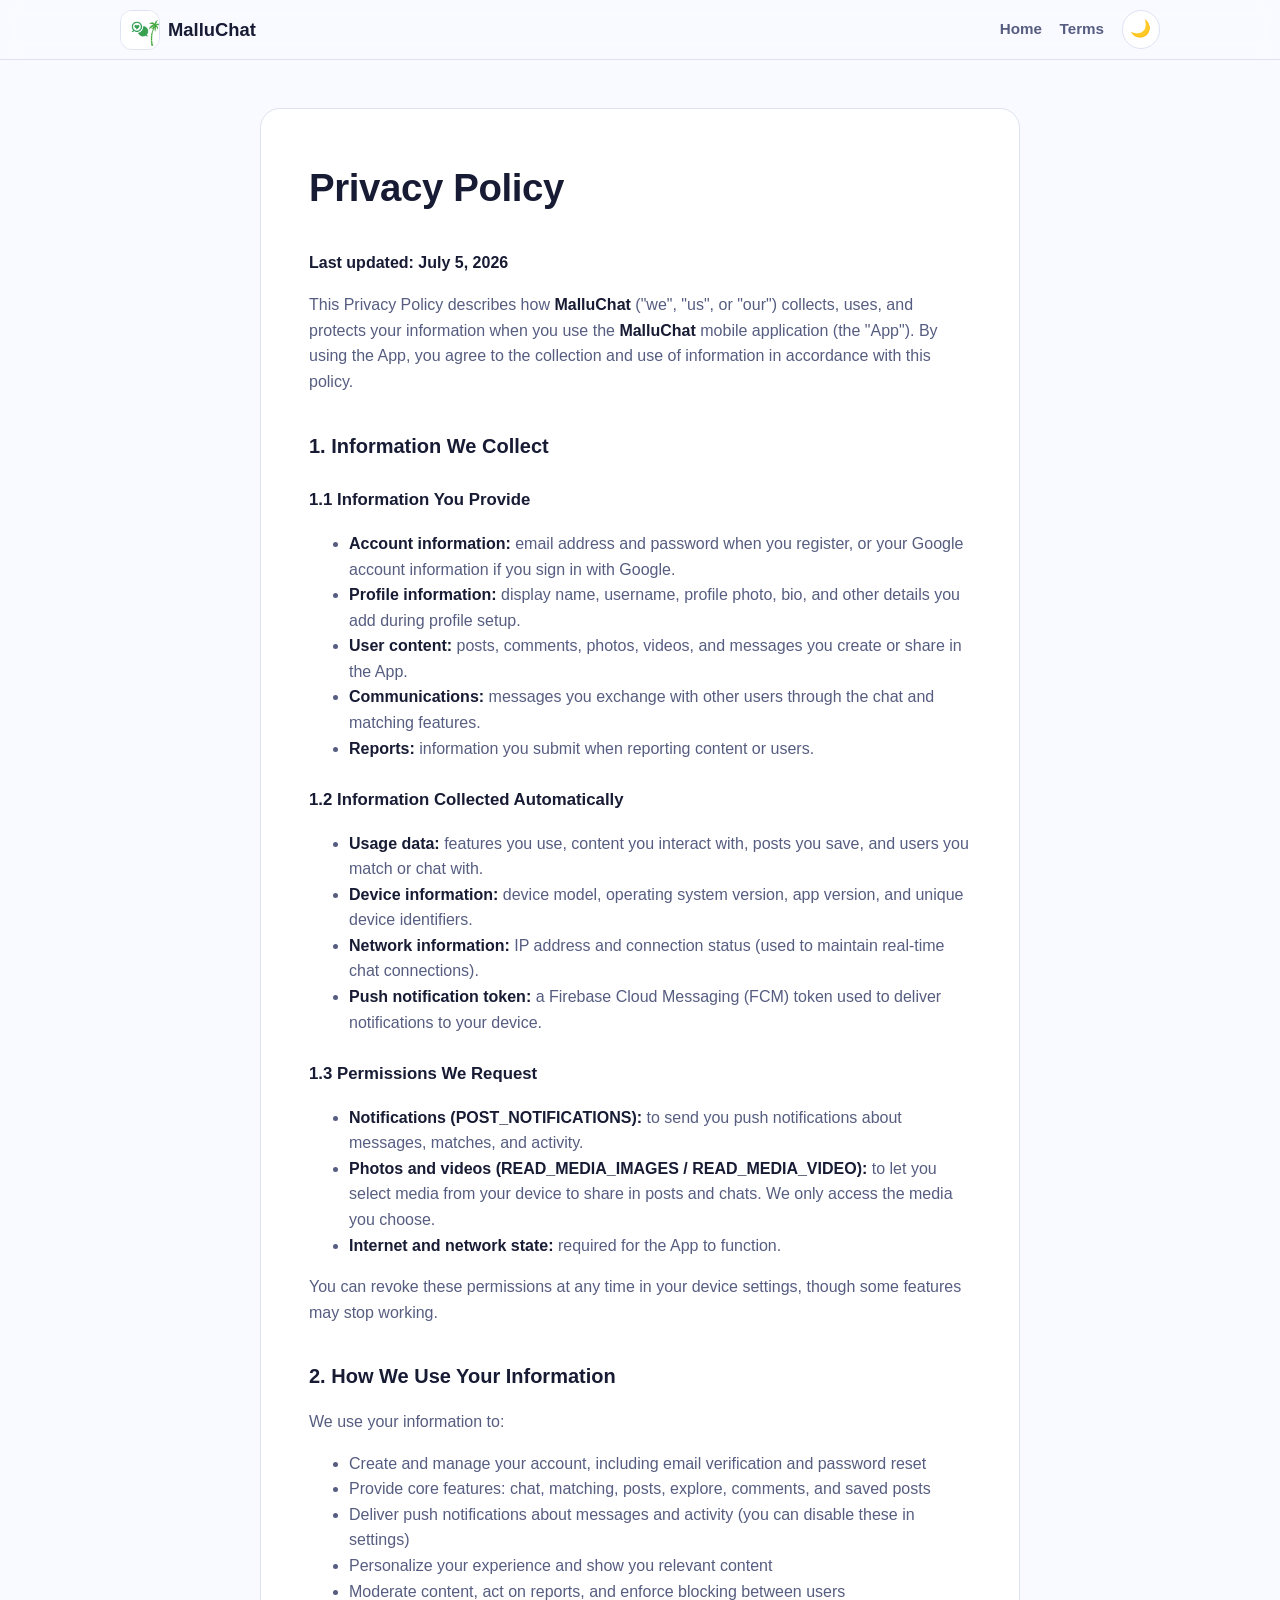
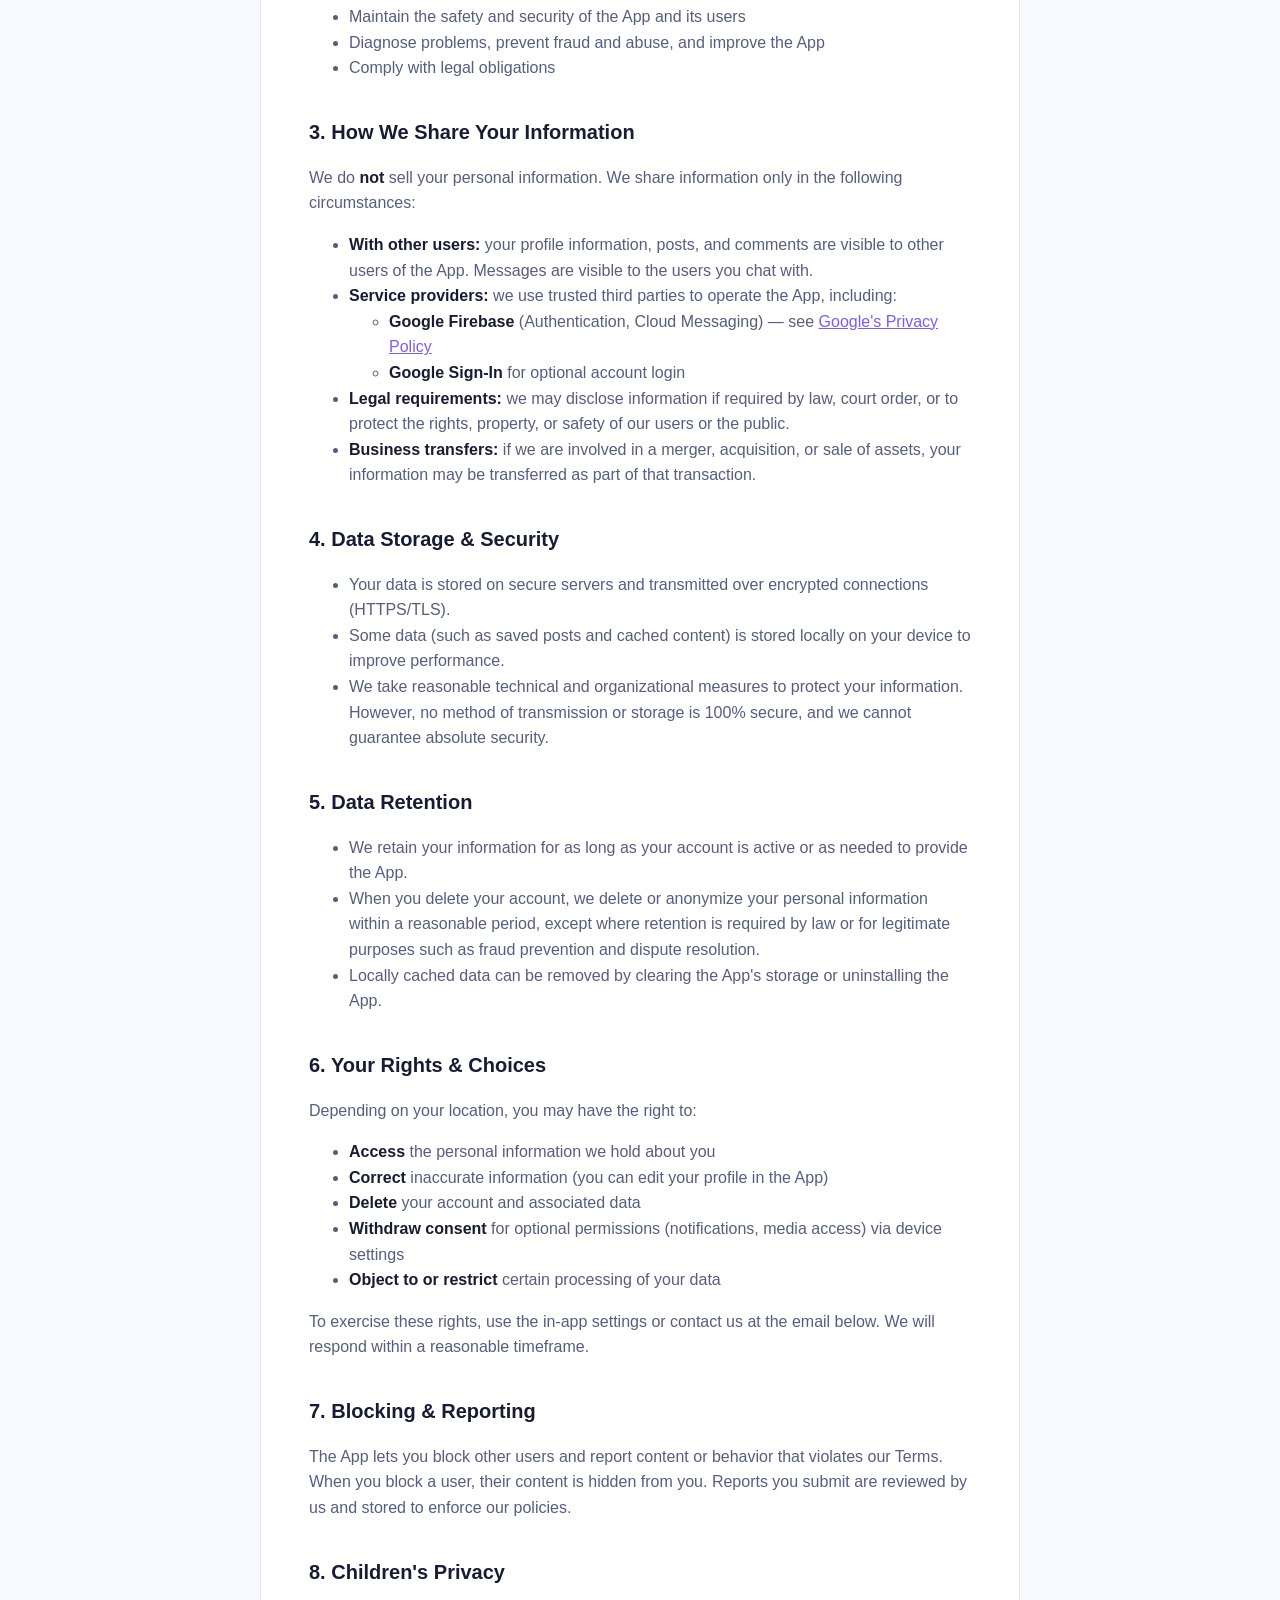
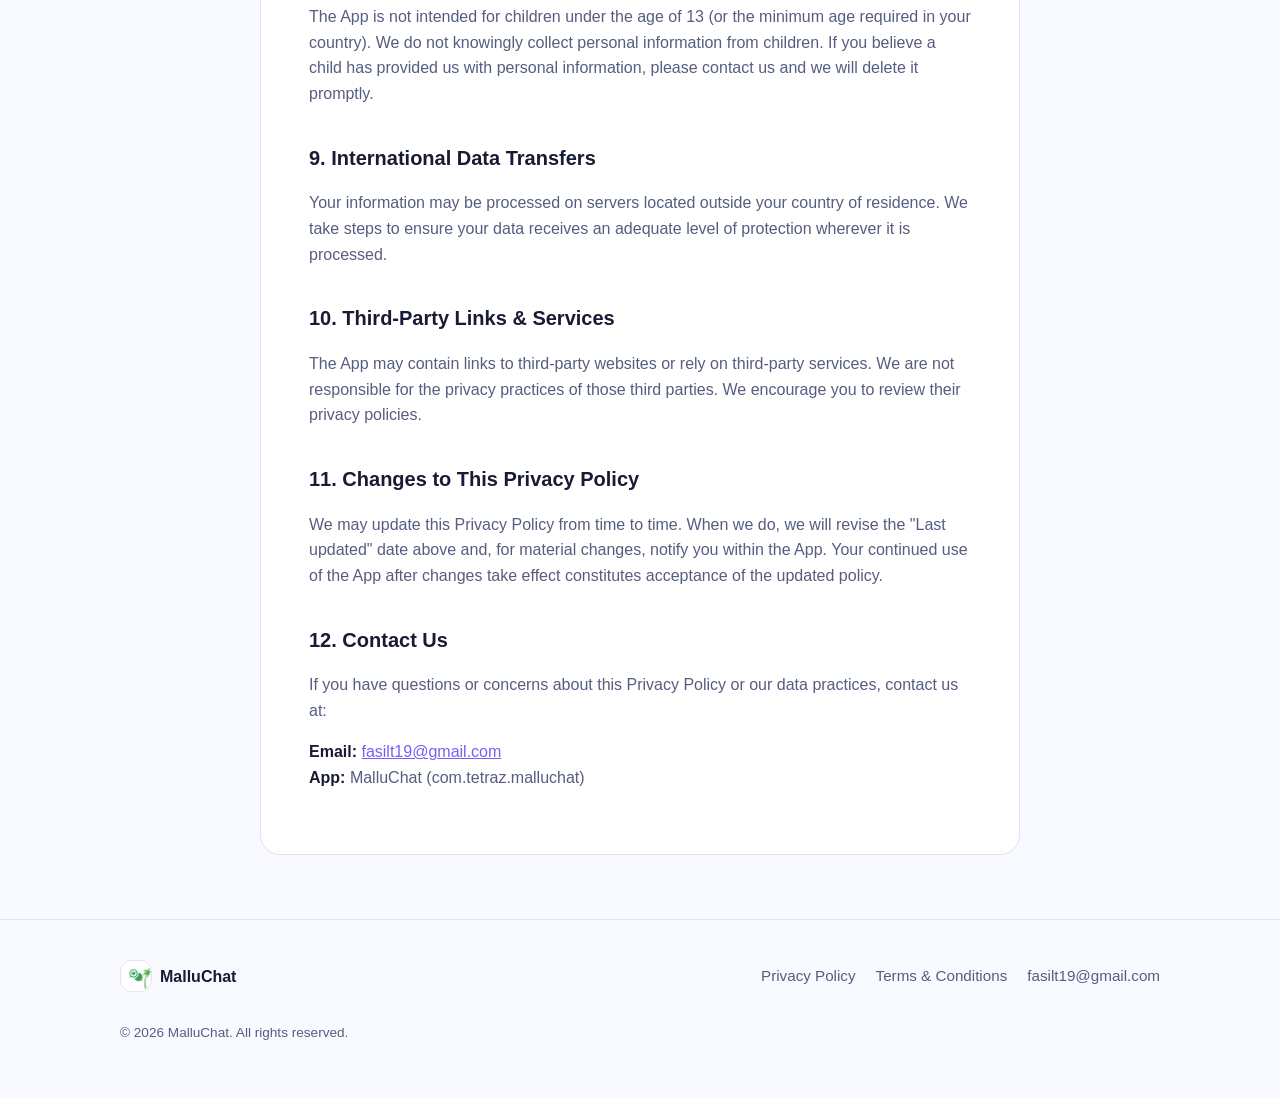
==== privacy.html @ 653e6903 "MalluChat landing page with privacy policy and terms pages Co-Authored-By: Claude Fable 5 <noreply@a" ====
<!doctype html>
<html lang="en">

<head>
  <meta charset="utf-8">
  <meta name="viewport" content="width=device-width, initial-scale=1">
  <title>Privacy Policy — MalluChat</title>
  <meta name="description" content="How MalluChat collects, uses, and protects your information.">
  <link rel="icon" href="/favicon.ico" sizes="any">
  <link rel="icon" href="img/icon-192.png" type="image/png" sizes="192x192">
  <link rel="apple-touch-icon" href="icon.png">
  <meta name="theme-color" content="#4f46e5">
  <link rel="stylesheet" href="css/style.css">
  <link rel="stylesheet" href="css/malluchat.css">
</head>

<body>

  <header class="site-header">
    <div class="container">
      <a class="brand" href="index.html">
        <img src="img/malluchat.png" alt="MalluChat logo">
        MalluChat
      </a>
      <nav class="site-nav" aria-label="Main">
        <a class="nav-link" href="index.html">Home</a>
        <a class="nav-link" href="terms.html">Terms</a>
        <button class="theme-toggle" type="button" aria-label="Toggle dark mode" title="Toggle dark mode">🌙</button>
      </nav>
    </div>
  </header>

  <main class="legal">
    <div class="container">
      <article class="legal-body">
        <h1>Privacy Policy</h1>
        <p class="updated">Last updated: July 5, 2026</p>

        <p>This Privacy Policy describes how <strong>MalluChat</strong> ("we", "us", or "our") collects, uses, and protects your information when you use the <strong>MalluChat</strong> mobile application (the "App"). By using the App, you agree to the collection and use of information in accordance with this policy.</p>

        <h2>1. Information We Collect</h2>

        <h3>1.1 Information You Provide</h3>
        <ul>
          <li><strong>Account information:</strong> email address and password when you register, or your Google account information if you sign in with Google.</li>
          <li><strong>Profile information:</strong> display name, username, profile photo, bio, and other details you add during profile setup.</li>
          <li><strong>User content:</strong> posts, comments, photos, videos, and messages you create or share in the App.</li>
          <li><strong>Communications:</strong> messages you exchange with other users through the chat and matching features.</li>
          <li><strong>Reports:</strong> information you submit when reporting content or users.</li>
        </ul>

        <h3>1.2 Information Collected Automatically</h3>
        <ul>
          <li><strong>Usage data:</strong> features you use, content you interact with, posts you save, and users you match or chat with.</li>
          <li><strong>Device information:</strong> device model, operating system version, app version, and unique device identifiers.</li>
          <li><strong>Network information:</strong> IP address and connection status (used to maintain real-time chat connections).</li>
          <li><strong>Push notification token:</strong> a Firebase Cloud Messaging (FCM) token used to deliver notifications to your device.</li>
        </ul>

        <h3>1.3 Permissions We Request</h3>
        <ul>
          <li><strong>Notifications (POST_NOTIFICATIONS):</strong> to send you push notifications about messages, matches, and activity.</li>
          <li><strong>Photos and videos (READ_MEDIA_IMAGES / READ_MEDIA_VIDEO):</strong> to let you select media from your device to share in posts and chats. We only access the media you choose.</li>
          <li><strong>Internet and network state:</strong> required for the App to function.</li>
        </ul>
        <p>You can revoke these permissions at any time in your device settings, though some features may stop working.</p>

        <h2>2. How We Use Your Information</h2>
        <p>We use your information to:</p>
        <ul>
          <li>Create and manage your account, including email verification and password reset</li>
          <li>Provide core features: chat, matching, posts, explore, comments, and saved posts</li>
          <li>Deliver push notifications about messages and activity (you can disable these in settings)</li>
          <li>Personalize your experience and show you relevant content</li>
          <li>Moderate content, act on reports, and enforce blocking between users</li>
          <li>Maintain the safety and security of the App and its users</li>
          <li>Diagnose problems, prevent fraud and abuse, and improve the App</li>
          <li>Comply with legal obligations</li>
        </ul>

        <h2>3. How We Share Your Information</h2>
        <p>We do <strong>not</strong> sell your personal information. We share information only in the following circumstances:</p>
        <ul>
          <li><strong>With other users:</strong> your profile information, posts, and comments are visible to other users of the App. Messages are visible to the users you chat with.</li>
          <li><strong>Service providers:</strong> we use trusted third parties to operate the App, including:
            <ul>
              <li><strong>Google Firebase</strong> (Authentication, Cloud Messaging) — see <a href="https://policies.google.com/privacy" rel="noopener">Google's Privacy Policy</a></li>
              <li><strong>Google Sign-In</strong> for optional account login</li>
            </ul>
          </li>
          <li><strong>Legal requirements:</strong> we may disclose information if required by law, court order, or to protect the rights, property, or safety of our users or the public.</li>
          <li><strong>Business transfers:</strong> if we are involved in a merger, acquisition, or sale of assets, your information may be transferred as part of that transaction.</li>
        </ul>

        <h2>4. Data Storage &amp; Security</h2>
        <ul>
          <li>Your data is stored on secure servers and transmitted over encrypted connections (HTTPS/TLS).</li>
          <li>Some data (such as saved posts and cached content) is stored locally on your device to improve performance.</li>
          <li>We take reasonable technical and organizational measures to protect your information. However, no method of transmission or storage is 100% secure, and we cannot guarantee absolute security.</li>
        </ul>

        <h2>5. Data Retention</h2>
        <ul>
          <li>We retain your information for as long as your account is active or as needed to provide the App.</li>
          <li>When you delete your account, we delete or anonymize your personal information within a reasonable period, except where retention is required by law or for legitimate purposes such as fraud prevention and dispute resolution.</li>
          <li>Locally cached data can be removed by clearing the App's storage or uninstalling the App.</li>
        </ul>

        <h2>6. Your Rights &amp; Choices</h2>
        <p>Depending on your location, you may have the right to:</p>
        <ul>
          <li><strong>Access</strong> the personal information we hold about you</li>
          <li><strong>Correct</strong> inaccurate information (you can edit your profile in the App)</li>
          <li><strong>Delete</strong> your account and associated data</li>
          <li><strong>Withdraw consent</strong> for optional permissions (notifications, media access) via device settings</li>
          <li><strong>Object to or restrict</strong> certain processing of your data</li>
        </ul>
        <p>To exercise these rights, use the in-app settings or contact us at the email below. We will respond within a reasonable timeframe.</p>

        <h2>7. Blocking &amp; Reporting</h2>
        <p>The App lets you block other users and report content or behavior that violates our Terms. When you block a user, their content is hidden from you. Reports you submit are reviewed by us and stored to enforce our policies.</p>

        <h2>8. Children's Privacy</h2>
        <p>The App is not intended for children under the age of 13 (or the minimum age required in your country). We do not knowingly collect personal information from children. If you believe a child has provided us with personal information, please contact us and we will delete it promptly.</p>

        <h2>9. International Data Transfers</h2>
        <p>Your information may be processed on servers located outside your country of residence. We take steps to ensure your data receives an adequate level of protection wherever it is processed.</p>

        <h2>10. Third-Party Links &amp; Services</h2>
        <p>The App may contain links to third-party websites or rely on third-party services. We are not responsible for the privacy practices of those third parties. We encourage you to review their privacy policies.</p>

        <h2>11. Changes to This Privacy Policy</h2>
        <p>We may update this Privacy Policy from time to time. When we do, we will revise the "Last updated" date above and, for material changes, notify you within the App. Your continued use of the App after changes take effect constitutes acceptance of the updated policy.</p>

        <h2>12. Contact Us</h2>
        <p>If you have questions or concerns about this Privacy Policy or our data practices, contact us at:</p>
        <p><strong>Email:</strong> <a href="mailto:fasilt19@gmail.com">fasilt19@gmail.com</a><br>
        <strong>App:</strong> MalluChat (com.tetraz.malluchat)</p>
      </article>
    </div>
  </main>

  <footer class="site-footer">
    <div class="container">
      <a class="brand" href="index.html">
        <img src="img/malluchat.png" alt="MalluChat logo">
        MalluChat
      </a>
      <nav class="footer-links" aria-label="Footer">
        <a href="privacy.html">Privacy Policy</a>
        <a href="terms.html">Terms &amp; Conditions</a>
        <a href="mailto:fasilt19@gmail.com">fasilt19@gmail.com</a>
      </nav>
      <p class="footer-copy">© 2026 MalluChat. All rights reserved.</p>
    </div>
  </footer>

  <script src="js/malluchat.js"></script>
</body>

</html>
---- css/style.css ----
/*! HTML5 Boilerplate v9.0.1 | MIT License | https://html5boilerplate.com/ */

/* main.css 3.0.0 | MIT License | https://github.com/h5bp/main.css#readme */
/*
 * What follows is the result of much research on cross-browser styling.
 * Credit left inline and big thanks to Nicolas Gallagher, Jonathan Neal,
 * Kroc Camen, and the H5BP dev community and team.
 */

/* ==========================================================================
   Base styles: opinionated defaults
   ========================================================================== */

html {
  color: #222;
  font-size: 1em;
  line-height: 1.4;
}

/*
 * Remove text-shadow in selection highlight:
 * https://twitter.com/miketaylr/status/12228805301
 *
 * Customize the background color to match your design.
 */

::-moz-selection {
  background: #b3d4fc;
  text-shadow: none;
}

::selection {
  background: #b3d4fc;
  text-shadow: none;
}

/*
 * A better looking default horizontal rule
 */

hr {
  display: block;
  height: 1px;
  border: 0;
  border-top: 1px solid #ccc;
  margin: 1em 0;
  padding: 0;
}

/*
 * Remove the gap between audio, canvas, iframes,
 * images, videos and the bottom of their containers:
 * https://github.com/h5bp/html5-boilerplate/issues/440
 */

audio,
canvas,
iframe,
img,
svg,
video {
  vertical-align: middle;
}

/*
 * Remove default fieldset styles.
 */

fieldset {
  border: 0;
  margin: 0;
  padding: 0;
}

/*
 * Allow only vertical resizing of textareas.
 */

textarea {
  resize: vertical;
}

/* ==========================================================================
   Author's custom styles
   ========================================================================== */

/* ==========================================================================
   Helper classes
   ========================================================================== */

/*
 * Hide visually and from screen readers
 */

.hidden,
[hidden] {
  display: none !important;
}

/*
 * Hide only visually, but have it available for screen readers:
 * https://snook.ca/archives/html_and_css/hiding-content-for-accessibility
 *
 * 1. For long content, line feeds are not interpreted as spaces and small width
 *    causes content to wrap 1 word per line:
 *    https://medium.com/@jessebeach/beware-smushed-off-screen-accessible-text-5952a4c2cbfe
 */

.visually-hidden {
  border: 0;
  clip: rect(0, 0, 0, 0);
  height: 1px;
  margin: -1px;
  overflow: hidden;
  padding: 0;
  position: absolute;
  white-space: nowrap;
  width: 1px;
  /* 1 */
}

/*
 * Extends the .visually-hidden class to allow the element
 * to be focusable when navigated to via the keyboard:
 * https://www.drupal.org/node/897638
 */

.visually-hidden.focusable:active,
.visually-hidden.focusable:focus {
  clip: auto;
  height: auto;
  margin: 0;
  overflow: visible;
  position: static;
  white-space: inherit;
  width: auto;
}

/*
 * Hide visually and from screen readers, but maintain layout
 */

.invisible {
  visibility: hidden;
}

/*
 * Clearfix: contain floats
 *
 * The use of `table` rather than `block` is only necessary if using
 * `::before` to contain the top-margins of child elements.
 */

.clearfix::before,
.clearfix::after {
  content: "";
  display: table;
}

.clearfix::after {
  clear: both;
}

/* ==========================================================================
   EXAMPLE Media Queries for Responsive Design.
   These examples override the primary ('mobile first') styles.
   Modify as content requires.
   ========================================================================== */

@media only screen and (min-width: 35em) {
  /* Style adjustments for viewports that meet the condition */
}

@media print,
  (-webkit-min-device-pixel-ratio: 1.25),
  (min-resolution: 1.25dppx),
  (min-resolution: 120dpi) {
  /* Style adjustments for high resolution devices */
}

/* ==========================================================================
   Print styles.
   Inlined to avoid the additional HTTP request:
   https://www.phpied.com/delay-loading-your-print-css/
   ========================================================================== */

@media print {
  *,
  *::before,
  *::after {
    background: #fff !important;
    color: #000 !important;
    /* Black prints faster */
    box-shadow: none !important;
    text-shadow: none !important;
  }

  a,
  a:visited {
    text-decoration: underline;
  }

  a[href]::after {
    content: " (" attr(href) ")";
  }

  abbr[title]::after {
    content: " (" attr(title) ")";
  }

  /*
   * Don't show links that are fragment identifiers,
   * or use the `javascript:` pseudo protocol
   */
  a[href^="#"]::after,
  a[href^="javascript:"]::after {
    content: "";
  }

  pre {
    white-space: pre-wrap !important;
  }

  pre,
  blockquote {
    border: 1px solid #999;
    page-break-inside: avoid;
  }

  tr,
  img {
    page-break-inside: avoid;
  }

  p,
  h2,
  h3 {
    orphans: 3;
    widows: 3;
  }

  h2,
  h3 {
    page-break-after: avoid;
  }
}
---- css/malluchat.css ----
/* MalluChat landing page styles */

:root {
  --primary: #4f46e5;
  --primary-dark: #2b3ac8;
  --accent: #7c5cf6;
  --gold: #f2b035;
  --ink: #171b34;
  --muted: #565d80;
  --bg: #f9faff;
  --surface: #ffffff;
  --surface-2: #eef0fc;
  --border: #dee2f2;
  --shadow: 0 12px 32px rgba(28, 34, 100, 0.12);
  --radius: 20px;
  color-scheme: light;
}

@media (prefers-color-scheme: dark) {
  :root {
    --ink: #e8eaf6;
    --muted: #9ba3c9;
    --bg: #0d1226;
    --surface: #151b38;
    --surface-2: #1b2348;
    --border: #2a3462;
    --shadow: 0 12px 32px rgba(0, 0, 0, 0.45);
    color-scheme: dark;
  }
}

:root[data-theme="light"] {
  --ink: #171b34;
  --muted: #565d80;
  --bg: #f9faff;
  --surface: #ffffff;
  --surface-2: #eef0fc;
  --border: #dee2f2;
  --shadow: 0 12px 32px rgba(28, 34, 100, 0.12);
  color-scheme: light;
}

:root[data-theme="dark"] {
  --ink: #e8eaf6;
  --muted: #9ba3c9;
  --bg: #0d1226;
  --surface: #151b38;
  --surface-2: #1b2348;
  --border: #2a3462;
  --shadow: 0 12px 32px rgba(0, 0, 0, 0.45);
  color-scheme: dark;
}

* { box-sizing: border-box; }

html { scroll-behavior: smooth; }

body {
  margin: 0;
  font-family: -apple-system, BlinkMacSystemFont, "Segoe UI", Roboto, "Helvetica Neue", Arial, sans-serif;
  color: var(--ink);
  background: var(--bg);
  line-height: 1.6;
}

img { max-width: 100%; }

a { color: var(--accent); }

.container {
  max-width: 1080px;
  margin: 0 auto;
  padding: 0 1.25rem;
}

/* ---------- Header ---------- */

.site-header {
  position: sticky;
  top: 0;
  z-index: 50;
  background: color-mix(in srgb, var(--bg) 85%, transparent);
  backdrop-filter: blur(10px);
  border-bottom: 1px solid var(--border);
}

.site-header .container {
  display: flex;
  align-items: center;
  gap: 1rem;
  padding-top: 0.6rem;
  padding-bottom: 0.6rem;
}

.brand {
  display: flex;
  align-items: center;
  gap: 0.5rem;
  font-weight: 800;
  font-size: 1.15rem;
  color: var(--ink);
  text-decoration: none;
}

.brand img {
  width: 40px;
  height: 40px;
  border-radius: 12px;
  background: #ffffff;
  border: 1px solid var(--border);
}

.site-nav {
  margin-left: auto;
  display: flex;
  align-items: center;
  gap: 1.1rem;
}

.site-nav a {
  color: var(--muted);
  text-decoration: none;
  font-weight: 600;
  font-size: 0.95rem;
}

.site-nav a:hover { color: var(--primary); }

@media (max-width: 640px) {
  .site-nav a.nav-link { display: none; }
}

.theme-toggle {
  border: 1px solid var(--border);
  background: var(--surface);
  color: var(--ink);
  border-radius: 999px;
  width: 2.4rem;
  height: 2.4rem;
  font-size: 1.05rem;
  cursor: pointer;
  line-height: 1;
}

/* ---------- Hero ---------- */

.hero {
  overflow: hidden;
  background:
    radial-gradient(60rem 30rem at 110% -10%, color-mix(in srgb, var(--gold) 18%, transparent), transparent 60%),
    radial-gradient(50rem 28rem at -20% 110%, color-mix(in srgb, var(--accent) 16%, transparent), transparent 60%);
}

.hero .container {
  display: grid;
  grid-template-columns: 1.1fr 0.9fr;
  align-items: center;
  gap: 2rem;
  padding-top: 4.5rem;
  padding-bottom: 4.5rem;
}

@media (max-width: 820px) {
  .hero .container { grid-template-columns: 1fr; text-align: center; }
  .hero-copy { display: flex; flex-direction: column; align-items: center; }
}

.eyebrow {
  display: inline-block;
  background: var(--surface-2);
  color: var(--primary);
  border: 1px solid var(--border);
  font-weight: 700;
  font-size: 0.85rem;
  padding: 0.3rem 0.9rem;
  border-radius: 999px;
  margin-bottom: 1rem;
}

.hero h1 {
  font-size: clamp(2.1rem, 5vw, 3.3rem);
  line-height: 1.12;
  margin: 0 0 1rem;
  letter-spacing: -0.02em;
}

.hero h1 .accent { color: var(--primary); }

.hero p.sub {
  color: var(--muted);
  font-size: 1.15rem;
  max-width: 32rem;
  margin: 0 0 1.75rem;
}

.play-badge {
  display: inline-flex;
  align-items: center;
  gap: 0.75rem;
  background: #000;
  color: #fff;
  text-decoration: none;
  border-radius: 12px;
  padding: 0.6rem 1.25rem 0.6rem 1rem;
  transition: transform 0.15s ease;
}

.play-badge:hover { transform: translateY(-2px); }

.play-badge svg { width: 28px; height: 28px; }

.play-badge .lines { line-height: 1.15; text-align: left; }
.play-badge .lines small { display: block; font-size: 0.65rem; letter-spacing: 0.08em; text-transform: uppercase; opacity: 0.85; }
.play-badge .lines strong { font-size: 1.15rem; }

/* ---------- Phone mockup ---------- */

.phone {
  width: min(290px, 78vw);
  margin: 0 auto;
  aspect-ratio: 9 / 19;
  border-radius: 38px;
  border: 10px solid #14162b;
  background: var(--surface);
  box-shadow: var(--shadow);
  overflow: hidden;
  display: flex;
  flex-direction: column;
}

.hero .phone { transform: rotate(6deg); }

.phone-top {
  background: var(--primary);
  color: #fff;
  padding: 0.9rem 1rem 0.7rem;
  font-weight: 700;
  font-size: 0.9rem;
  display: flex;
  align-items: center;
  gap: 0.5rem;
}

.phone-top .dot { width: 9px; height: 9px; border-radius: 50%; background: var(--gold); }

.phone-chat {
  flex: 1;
  padding: 0.9rem 0.8rem;
  display: flex;
  flex-direction: column;
  gap: 0.55rem;
  background: var(--surface);
}

.bubble {
  max-width: 75%;
  padding: 0.5rem 0.8rem;
  border-radius: 16px;
  font-size: 0.8rem;
}

.bubble.them { background: var(--surface-2); color: var(--ink); border-bottom-left-radius: 4px; align-self: flex-start; }
.bubble.me { background: var(--primary); color: #fff; border-bottom-right-radius: 4px; align-self: flex-end; }

.phone-input {
  margin: 0.5rem 0.8rem 0.9rem;
  border: 1px solid var(--border);
  border-radius: 999px;
  padding: 0.5rem 0.9rem;
  color: var(--muted);
  font-size: 0.78rem;
}

/* ---------- Sections ---------- */

section { padding: 4.5rem 0; }

.section-head { text-align: center; max-width: 40rem; margin: 0 auto 2.75rem; }

.section-head h2 {
  font-size: clamp(1.6rem, 3.5vw, 2.3rem);
  margin: 0 0 0.6rem;
  letter-spacing: -0.01em;
}

.section-head p { color: var(--muted); margin: 0; font-size: 1.05rem; }

/* Features */

.features-grid {
  display: grid;
  grid-template-columns: repeat(auto-fit, minmax(260px, 1fr));
  gap: 1.25rem;
}

.feature-card {
  background: var(--surface);
  border: 1px solid var(--border);
  border-radius: var(--radius);
  padding: 1.6rem 1.4rem;
  box-shadow: 0 4px 14px rgba(28, 34, 100, 0.06);
  transition: transform 0.2s ease, box-shadow 0.2s ease;
}

.feature-card:hover { transform: translateY(-4px); box-shadow: var(--shadow); }

.feature-icon {
  width: 48px;
  height: 48px;
  border-radius: 14px;
  display: grid;
  place-items: center;
  margin-bottom: 1rem;
  background: var(--surface-2);
  color: var(--primary);
}

.feature-icon svg { width: 24px; height: 24px; }

.feature-card:nth-child(3n+2) .feature-icon { color: var(--accent); }
.feature-card:nth-child(3n) .feature-icon { color: var(--gold); }

.feature-card h3 { margin: 0 0 0.4rem; font-size: 1.1rem; }
.feature-card p { margin: 0; color: var(--muted); font-size: 0.95rem; }

/* How it works */

.steps {
  display: grid;
  grid-template-columns: repeat(auto-fit, minmax(240px, 1fr));
  gap: 1.5rem;
  counter-reset: step;
}

.step {
  text-align: center;
  padding: 1.5rem 1.25rem;
  border-radius: var(--radius);
  background: var(--surface-2);
}

.step-num {
  width: 44px;
  height: 44px;
  margin: 0 auto 0.9rem;
  border-radius: 50%;
  display: grid;
  place-items: center;
  font-weight: 800;
  color: #fff;
  background: linear-gradient(135deg, var(--primary), var(--accent));
}

.step h3 { margin: 0 0 0.35rem; font-size: 1.05rem; }
.step p { margin: 0; color: var(--muted); font-size: 0.95rem; }

/* Screenshots carousel */

.carousel {
  display: flex;
  gap: 1.5rem;
  overflow-x: auto;
  padding: 1rem 0.25rem 1.5rem;
  scroll-snap-type: x mandatory;
  -webkit-overflow-scrolling: touch;
}

.carousel .shot {
  flex: 0 0 auto;
  width: min(260px, 70vw);
  height: auto;
  aspect-ratio: 1 / 2;
  border-radius: 22px;
  border: 1px solid var(--border);
  box-shadow: var(--shadow);
  scroll-snap-align: center;
}

/* Safety strip */

.safety {
  background: linear-gradient(135deg, var(--primary-dark), var(--accent));
  color: #fff;
}

.safety .section-head h2, .safety .section-head p { color: #fff; }
.safety .section-head p { opacity: 0.9; }

.safety-items {
  display: grid;
  grid-template-columns: repeat(auto-fit, minmax(240px, 1fr));
  gap: 1.5rem;
  text-align: center;
}

.safety-item h3 { margin: 0.6rem 0 0.3rem; font-size: 1.05rem; }
.safety-item p { margin: 0; opacity: 0.9; font-size: 0.95rem; }
.safety-item svg { width: 34px; height: 34px; }

/* Download CTA */

.download-cta .banner {
  background: var(--surface);
  border: 1px solid var(--border);
  border-radius: 28px;
  box-shadow: var(--shadow);
  text-align: center;
  padding: 3.25rem 1.5rem;
  background-image:
    radial-gradient(24rem 12rem at 90% 0%, color-mix(in srgb, var(--gold) 20%, transparent), transparent 65%),
    radial-gradient(24rem 12rem at 5% 100%, color-mix(in srgb, var(--primary) 16%, transparent), transparent 65%);
}

.download-cta h2 { font-size: clamp(1.6rem, 3.5vw, 2.2rem); margin: 0 0 0.5rem; }
.download-cta p { color: var(--muted); margin: 0 0 1.5rem; }

/* ---------- Footer ---------- */

.site-footer {
  border-top: 1px solid var(--border);
  padding: 2.5rem 0;
  color: var(--muted);
  font-size: 0.95rem;
}

.site-footer .container {
  display: flex;
  flex-wrap: wrap;
  align-items: center;
  gap: 1rem 2rem;
}

.site-footer .brand { font-size: 1rem; }
.site-footer .brand img { width: 32px; height: 32px; }

.footer-links { display: flex; flex-wrap: wrap; gap: 1.25rem; margin-left: auto; }
.footer-links a { color: var(--muted); text-decoration: none; }
.footer-links a:hover { color: var(--primary); }

.footer-copy { width: 100%; font-size: 0.85rem; }

/* ---------- Legal pages ---------- */

.legal { padding: 3rem 0 4rem; }

.legal-body {
  max-width: 760px;
  margin: 0 auto;
  background: var(--surface);
  border: 1px solid var(--border);
  border-radius: var(--radius);
  padding: clamp(1.5rem, 4vw, 3rem);
}

.legal-body h1 { font-size: clamp(1.8rem, 4vw, 2.4rem); margin-top: 0; letter-spacing: -0.01em; }
.legal-body h2 { font-size: 1.25rem; margin-top: 2.2rem; }
.legal-body h3 { font-size: 1.05rem; margin-top: 1.6rem; }
.legal-body p, .legal-body li { color: var(--muted); }
.legal-body strong { color: var(--ink); }
.legal-body .updated { font-weight: 700; color: var(--ink); }

/* ---------- Scroll reveal ---------- */

.reveal {
  opacity: 0;
  transform: translateY(22px);
  transition: opacity 0.6s ease, transform 0.6s ease;
}

.reveal.visible { opacity: 1; transform: none; }

@media (prefers-reduced-motion: reduce) {
  html { scroll-behavior: auto; }
  .reveal { opacity: 1; transform: none; transition: none; }
  .feature-card, .play-badge { transition: none; }
}
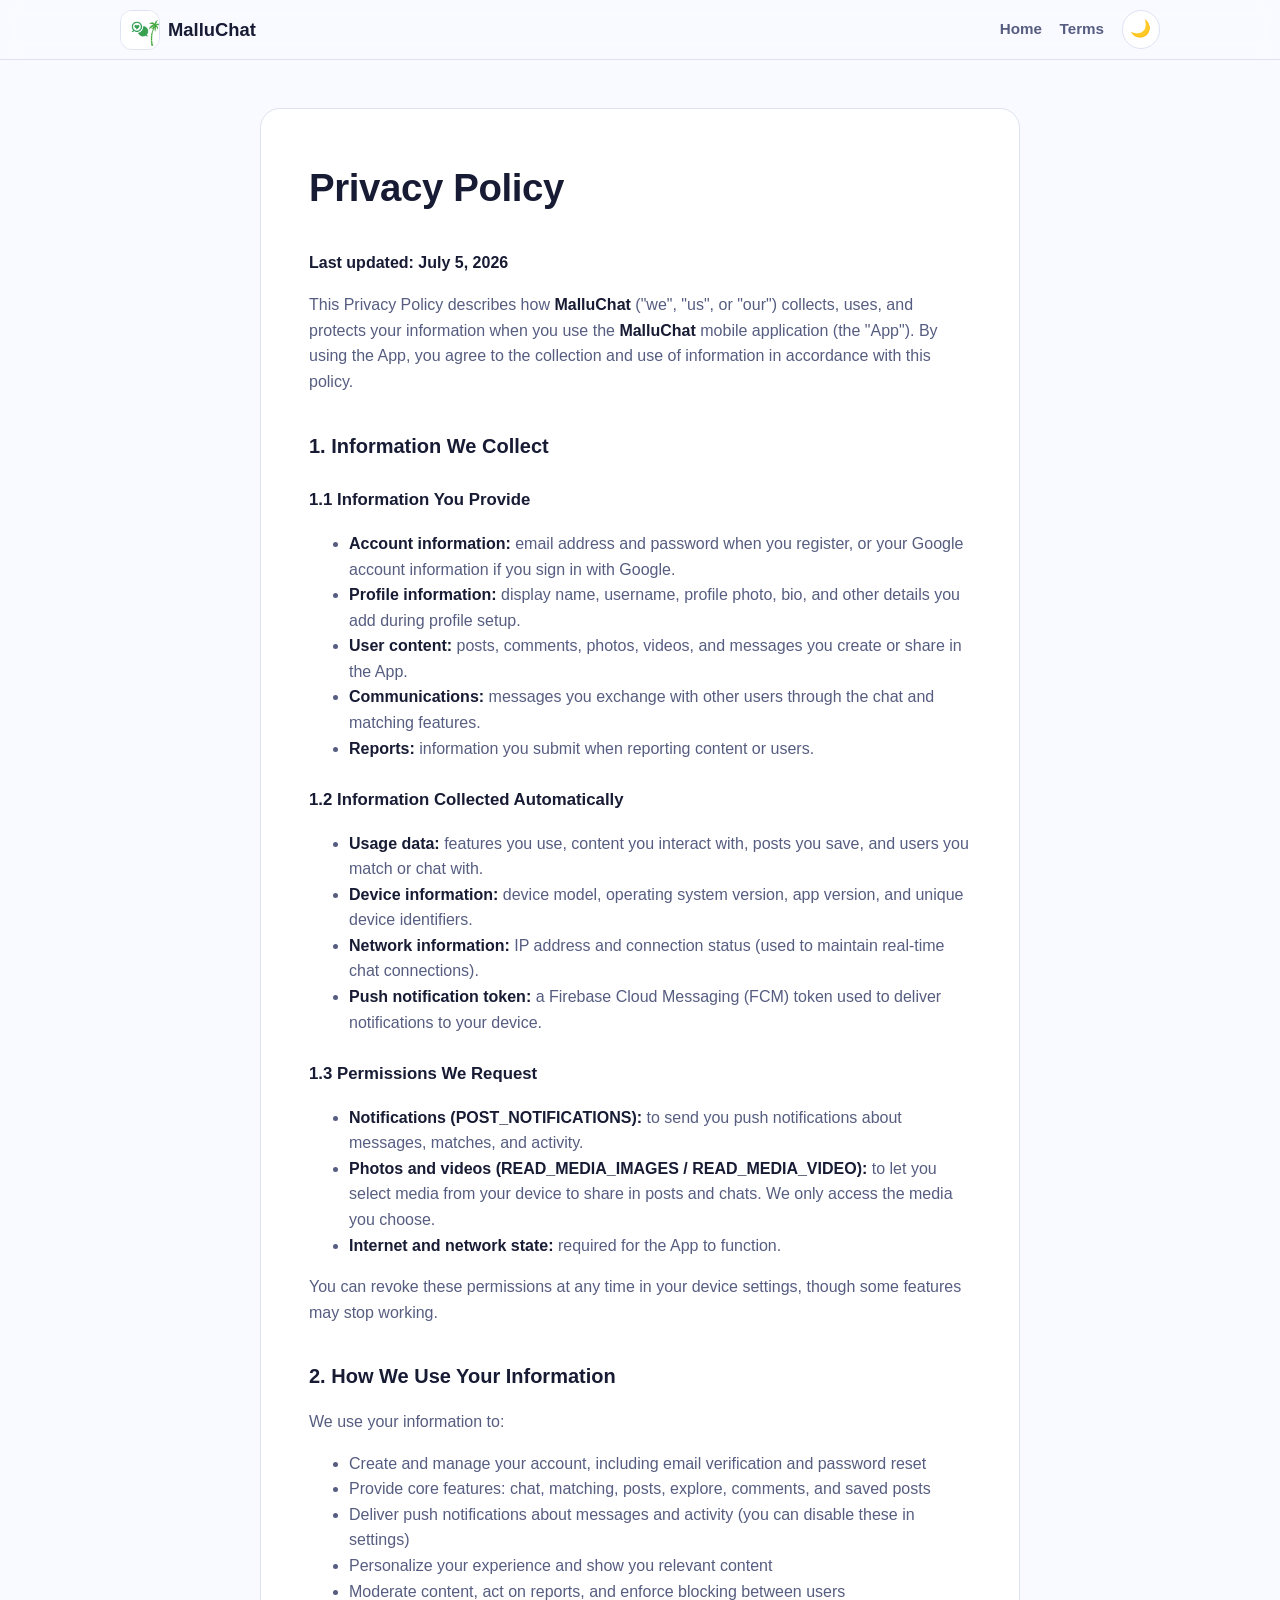
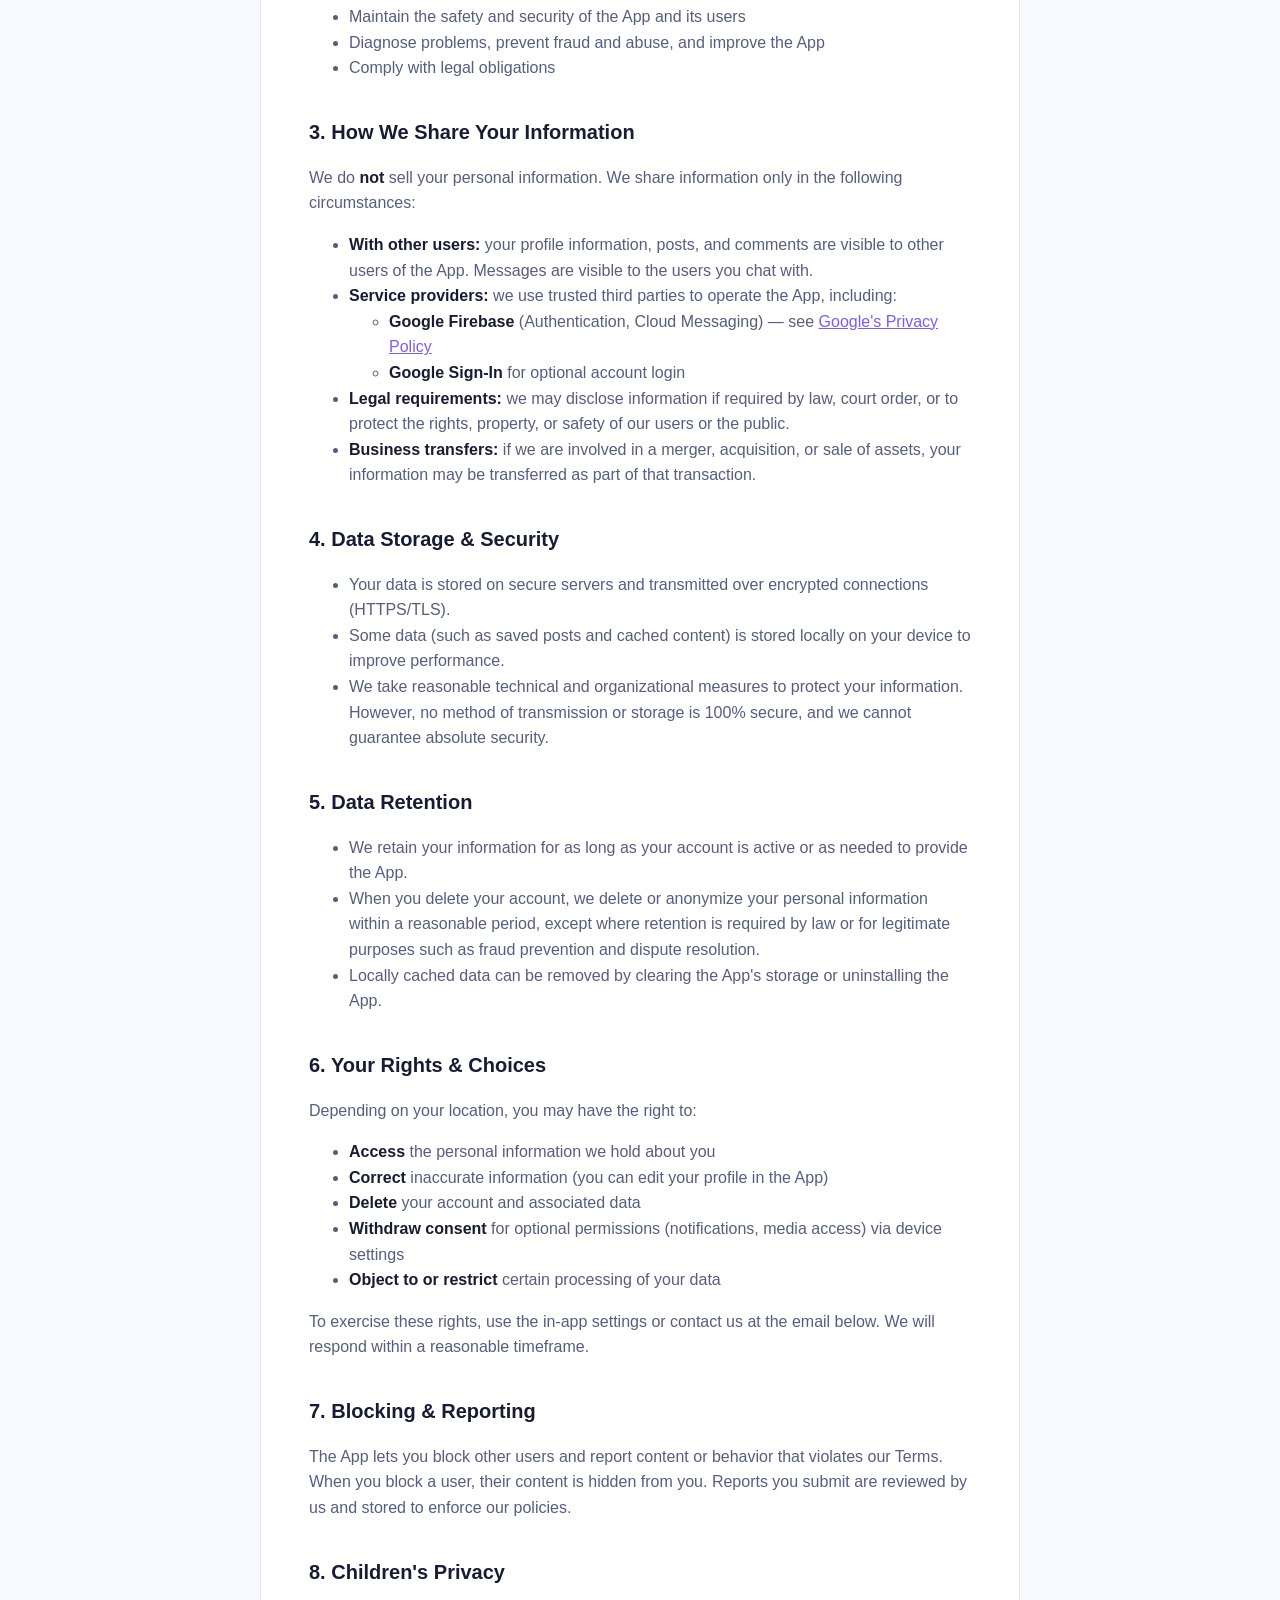
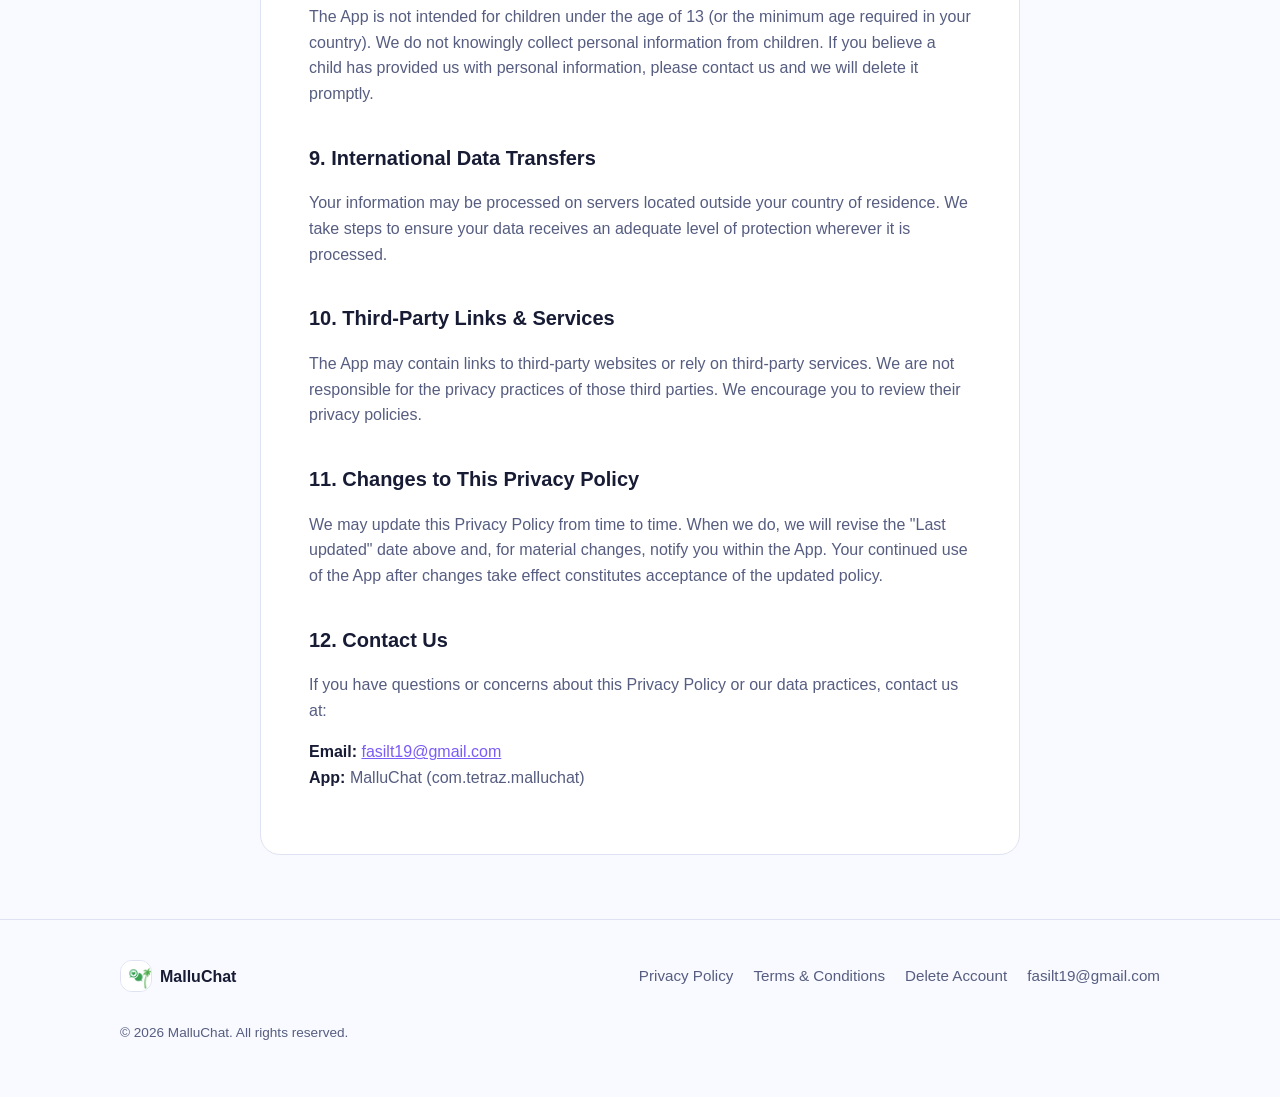
==== commit 0d674cd6: "Add delete account page with in-app deletion steps Co-Authored-By: Claude Fable 5 <noreply@anthropic" ====
--- a/privacy.html
+++ b/privacy.html
@@ -149,6 +149,7 @@
       <nav class="footer-links" aria-label="Footer">
         <a href="privacy.html">Privacy Policy</a>
         <a href="terms.html">Terms &amp; Conditions</a>
+        <a href="delete-account.html">Delete Account</a>
         <a href="mailto:fasilt19@gmail.com">fasilt19@gmail.com</a>
       </nav>
       <p class="footer-copy">© 2026 MalluChat. All rights reserved.</p>
